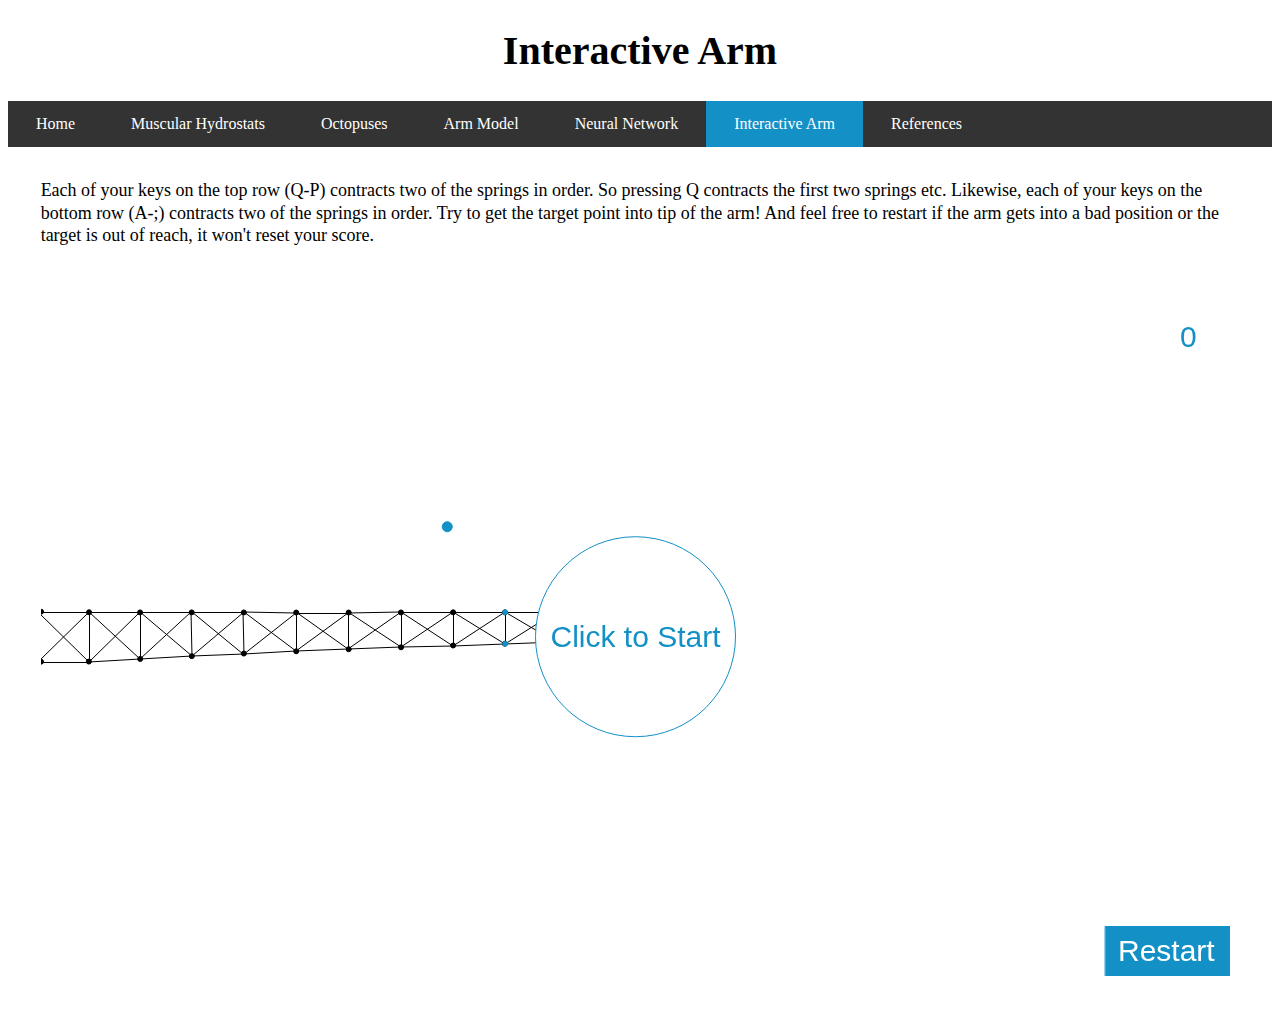
==== arm.html @ 0a3aa8c1 "first push" ====
<!DOCTYPE html>

<html>
  	<head>
  		<h1>Interactive Arm</h1>
  		<script src="processing.js"></script>
  		<link rel="stylesheet" type="text/css" href="style.css">
  	</head>
	<body>
 		<ul>
		  <li><a href="index.html">Home</a></li>
		  <li><a href="muscHydro.html">Muscular Hydrostats</a></li>
		  <li><a href="octos.html">Octopuses</a></li>
		  <li><a href="model.html">Arm Model</a></li>
		  <li><a href="nn.html">Neural Network</a></li>
		  <li><a class="active" href="arm.html">Interactive Arm</a></li>
		  <li><a href="references.html">References</a></li>
		</ul>
		<div class="wrapper">
		  <div class="box text7">
		  	<p>
			  	Each of your keys on the top row (Q-P) contracts two of the springs in order. So pressing Q contracts the first two springs etc. Likewise, each of your keys on the bottom row (A-;) contracts two of the springs in order. Try to get the target point into tip of the arm! And feel free to restart if the arm gets into a bad position or the target is out of reach, it won't reset your score. 
			</p>
		  </div>
		  <div id="armCanvas" class="box arm">
		  	<canvas data-processing-sources="arm.pde"></canvas></canvas>
		  </div>
		</div>
	</body>
</html>
---- style.css ----
ul {
    list-style-type: none;
    margin: 0;
    padding: 0;
    overflow: hidden;
    background-color: #333;
}

li {
    float: left;
}

li a {
    display: block;
    color: white;
    text-align: center;
    padding: 14px 28px;
    text-decoration: none;
}

/* Change the link color to #111 (black) on hover */
li a:hover {
    background-color: #111;
}

.active {
    background-color: #1390C6;
}

h1 {
	text-align: center;
	font-size: 40px;
}

div{
	display: inline-block
}

p{
    margin: 0;
    padding: 0;
    font-size: 18px;
    width: 100%;
    line-height: 1.25;
}

img{
    width: 100%;
}

.wrapper {
    display: grid;
    grid-gap: 10px;
    padding: 1%;
    grid-template-columns: repeat(5, 1fr);
}

.box {
    border-radius: 5px;
    padding: 20px;
}


.img1 {
    grid-column: 1/3;
    grid-row: 1;
}
.img2 {
    grid-column: 1/3 ;
    grid-row: 2 ;
}
.img3 {
    grid-column: 4/6 ;
    grid-row: 1 ;
}
.img4 {
    grid-column: 4/6 ;
    grid-row: 2 ;
}


.text1 {
    grid-column: 3/6;
    grid-row: 1;
}
.text2 {
    grid-column: 3/6;
    grid-row: 2;
}
.text3 {
    grid-column: 1/4;
    grid-row: 1;
}
.text4 {
    grid-column: 4/6;
    grid-row: 1;
}
.text5 {
    grid-column: 4/6;
    grid-row: 2;
}
.text6 {
    grid-column: 1/4;
    grid-row: 2;
}
.text7 {
    grid-column: 1/6;
    grid-row: 1;
}


.video {
    grid-column: 1/4;
    grid-row: 1/4;
}

.arm {
    grid-column: 1/6;
    grid-row: 2/5;
}
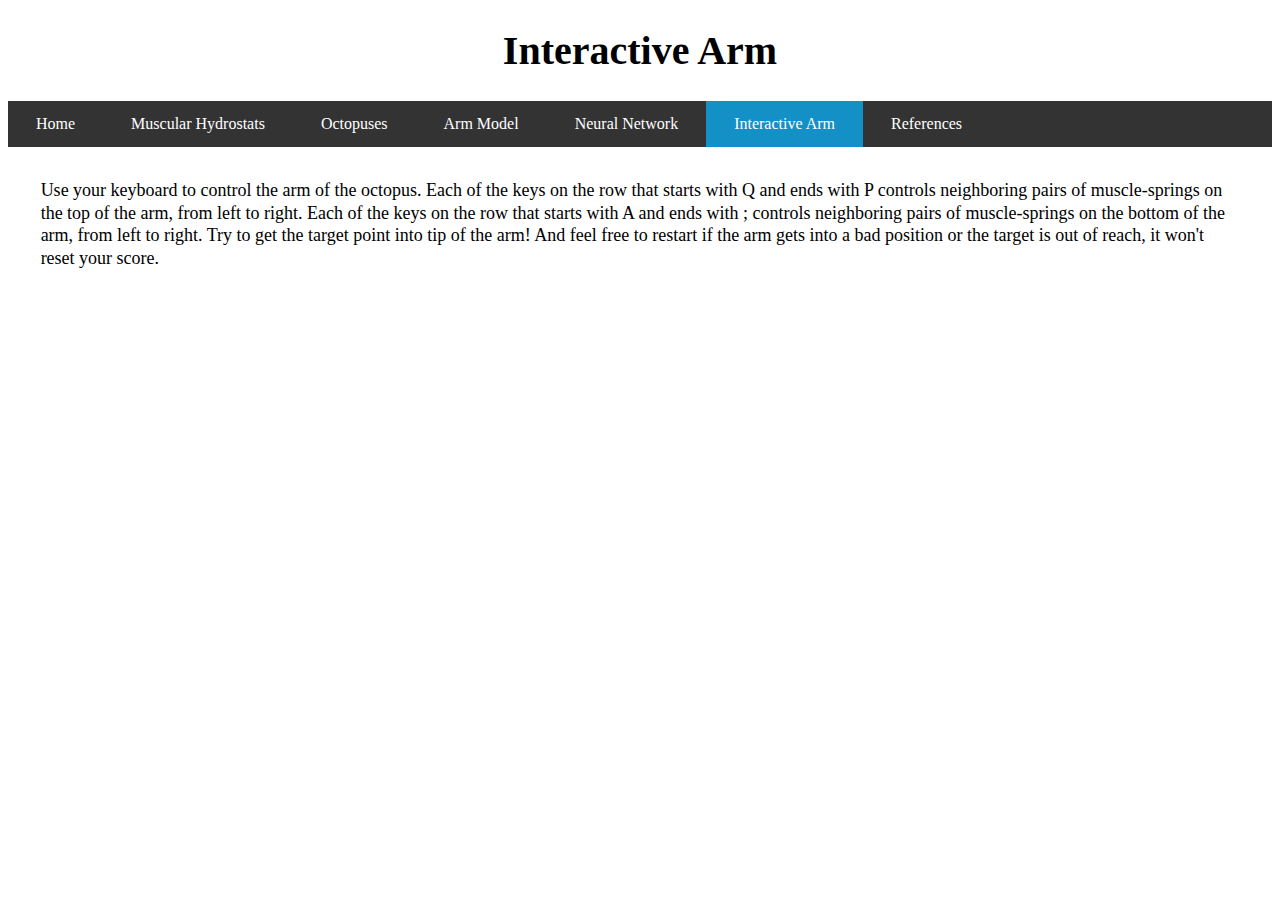
==== commit b131f79f: "John's revisions" ====
--- a/arm.html
+++ b/arm.html
@@ -3,7 +3,6 @@
 <html>
   	<head>
   		<h1>Interactive Arm</h1>
-  		<script src="processing.js"></script>
   		<link rel="stylesheet" type="text/css" href="style.css">
   	</head>
 	<body>
@@ -19,7 +18,7 @@
 		<div class="wrapper">
 		  <div class="box text7">
 		  	<p>
-			  	Each of your keys on the top row (Q-P) contracts two of the springs in order. So pressing Q contracts the first two springs etc. Likewise, each of your keys on the bottom row (A-;) contracts two of the springs in order. Try to get the target point into tip of the arm! And feel free to restart if the arm gets into a bad position or the target is out of reach, it won't reset your score. 
+			  	Use your keyboard to control the arm of the octopus.  Each of the keys on the row that starts with Q and ends with P controls neighboring pairs of muscle-springs on the top of the arm, from left to right.  Each of the keys on the row that starts with A and ends with ; controls neighboring pairs of muscle-springs on the bottom of the arm, from left to right. Try to get the target point into tip of the arm! And feel free to restart if the arm gets into a bad position or the target is out of reach, it won't reset your score. 
 			</p>
 		  </div>
 		  <div id="armCanvas" class="box arm">
--- a/style.css
+++ b/style.css
@@ -42,6 +42,10 @@
     font-size: 18px;
     width: 100%;
     line-height: 1.25;
+}
+
+.credit{
+    font-size: 8px;
 }
 
 img{
@@ -108,6 +112,10 @@
     grid-row: 1;
 }
 
+.longText {
+    grid-column: 3/6;
+    grid-row: 1/3;
+}
 
 .video {
     grid-column: 1/4;
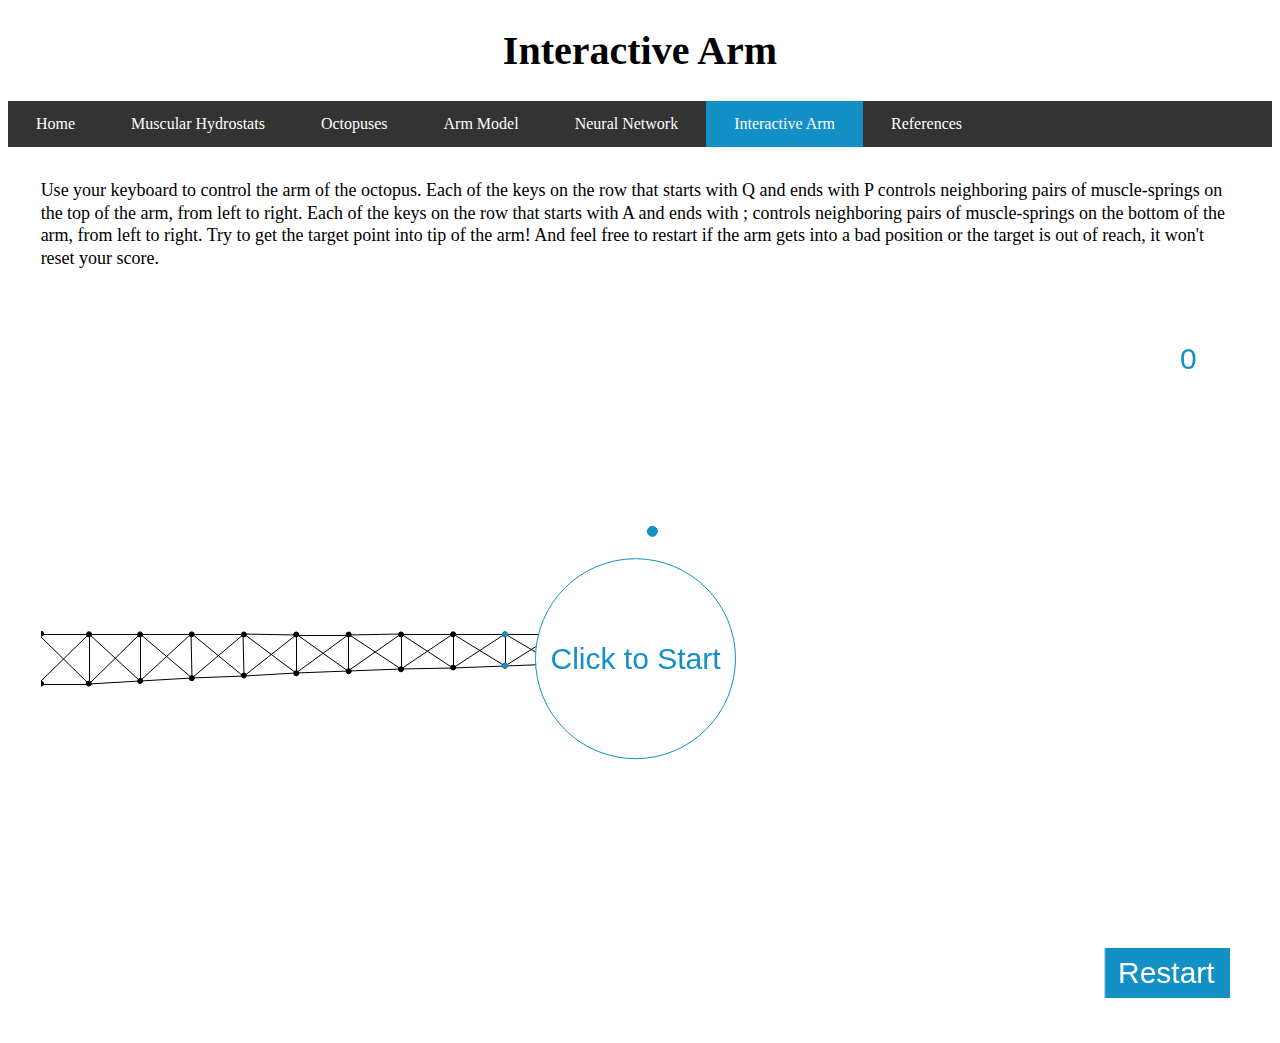
==== commit 0d7bfc9e: "bug fixes" ====
--- a/arm.html
+++ b/arm.html
@@ -4,6 +4,7 @@
   	<head>
   		<h1>Interactive Arm</h1>
   		<link rel="stylesheet" type="text/css" href="style.css">
+  		<script src="processing.js"></script>
   	</head>
 	<body>
  		<ul>
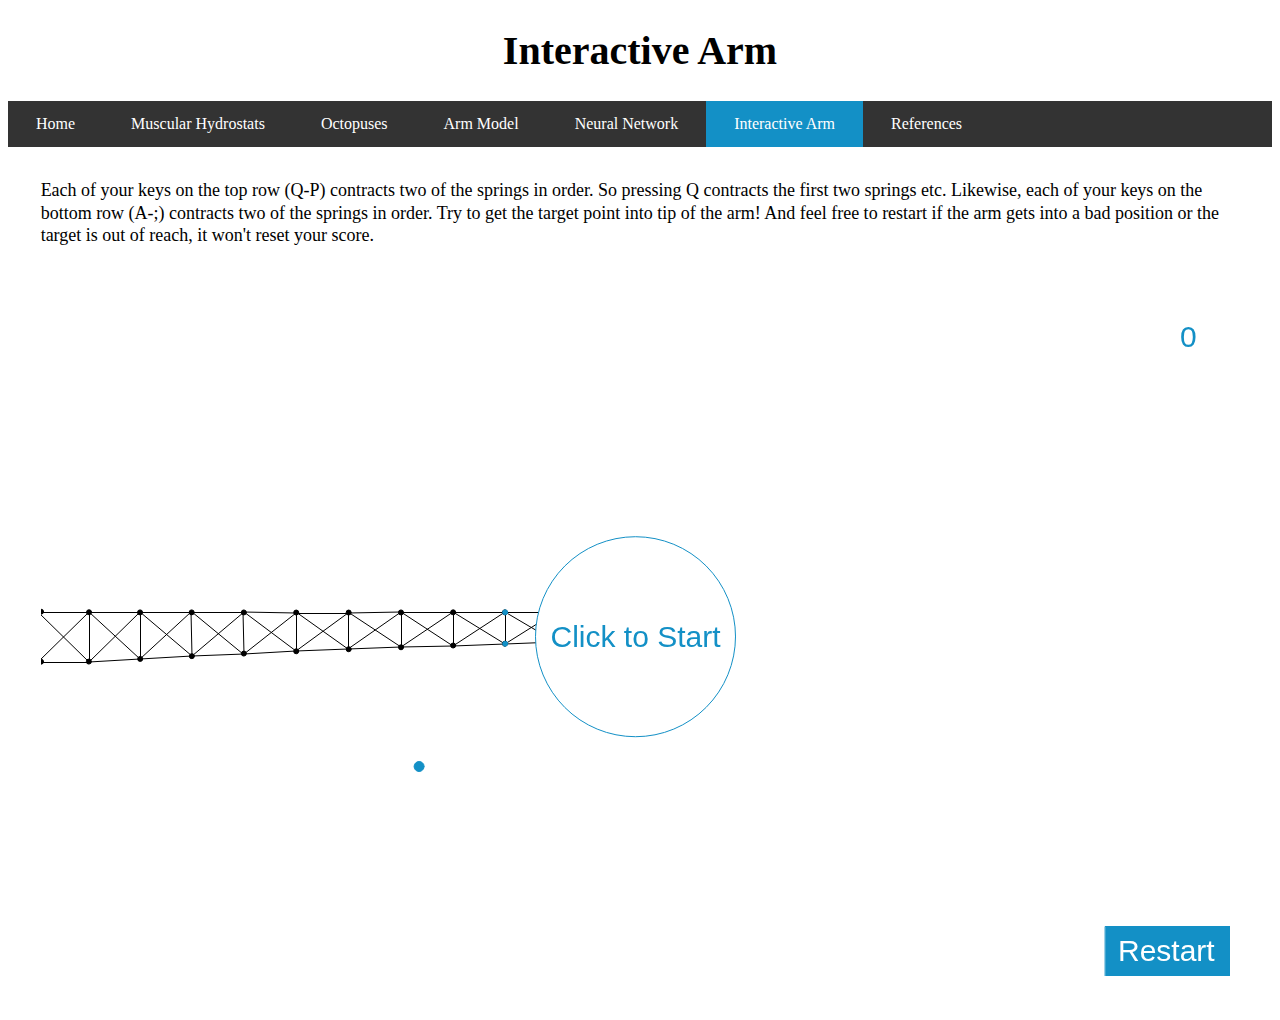
==== commit 9d12e1d7: "bug fixes" ====
--- a/arm.html
+++ b/arm.html
@@ -3,8 +3,8 @@
 <html>
   	<head>
   		<h1>Interactive Arm</h1>
+  		<script src="processing.js"></script>
   		<link rel="stylesheet" type="text/css" href="style.css">
-  		<script src="processing.js"></script>
   	</head>
 	<body>
  		<ul>
@@ -19,7 +19,7 @@
 		<div class="wrapper">
 		  <div class="box text7">
 		  	<p>
-			  	Use your keyboard to control the arm of the octopus.  Each of the keys on the row that starts with Q and ends with P controls neighboring pairs of muscle-springs on the top of the arm, from left to right.  Each of the keys on the row that starts with A and ends with ; controls neighboring pairs of muscle-springs on the bottom of the arm, from left to right. Try to get the target point into tip of the arm! And feel free to restart if the arm gets into a bad position or the target is out of reach, it won't reset your score. 
+			  	Each of your keys on the top row (Q-P) contracts two of the springs in order. So pressing Q contracts the first two springs etc. Likewise, each of your keys on the bottom row (A-;) contracts two of the springs in order. Try to get the target point into tip of the arm! And feel free to restart if the arm gets into a bad position or the target is out of reach, it won't reset your score. 
 			</p>
 		  </div>
 		  <div id="armCanvas" class="box arm">
@@ -27,4 +27,4 @@
 		  </div>
 		</div>
 	</body>
-</html>+</html>
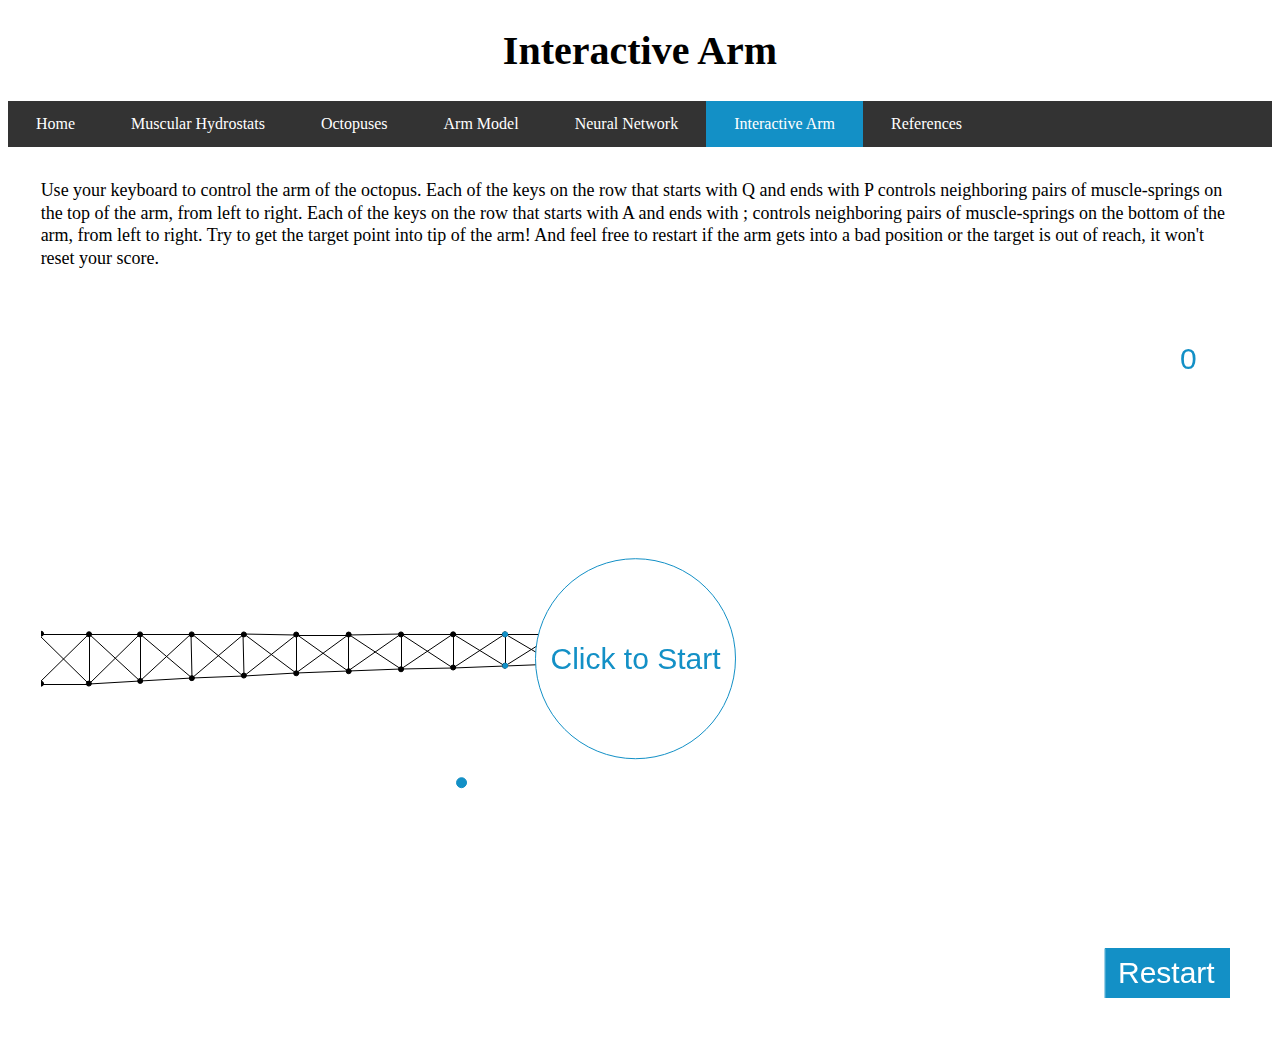
==== commit 75a0b817: "bug fixes" ====
--- a/arm.html
+++ b/arm.html
@@ -19,7 +19,7 @@
 		<div class="wrapper">
 		  <div class="box text7">
 		  	<p>
-			  	Each of your keys on the top row (Q-P) contracts two of the springs in order. So pressing Q contracts the first two springs etc. Likewise, each of your keys on the bottom row (A-;) contracts two of the springs in order. Try to get the target point into tip of the arm! And feel free to restart if the arm gets into a bad position or the target is out of reach, it won't reset your score. 
+			  	Use your keyboard to control the arm of the octopus. Each of the keys on the row that starts with Q and ends with P controls neighboring pairs of muscle-springs on the top of the arm, from left to right.  Each of the keys on the row that starts with A and ends with ; controls neighboring pairs of muscle-springs on the bottom of the arm, from left to right. Try to get the target point into tip of the arm! And feel free to restart if the arm gets into a bad position or the target is out of reach, it won't reset your score. 
 			</p>
 		  </div>
 		  <div id="armCanvas" class="box arm">
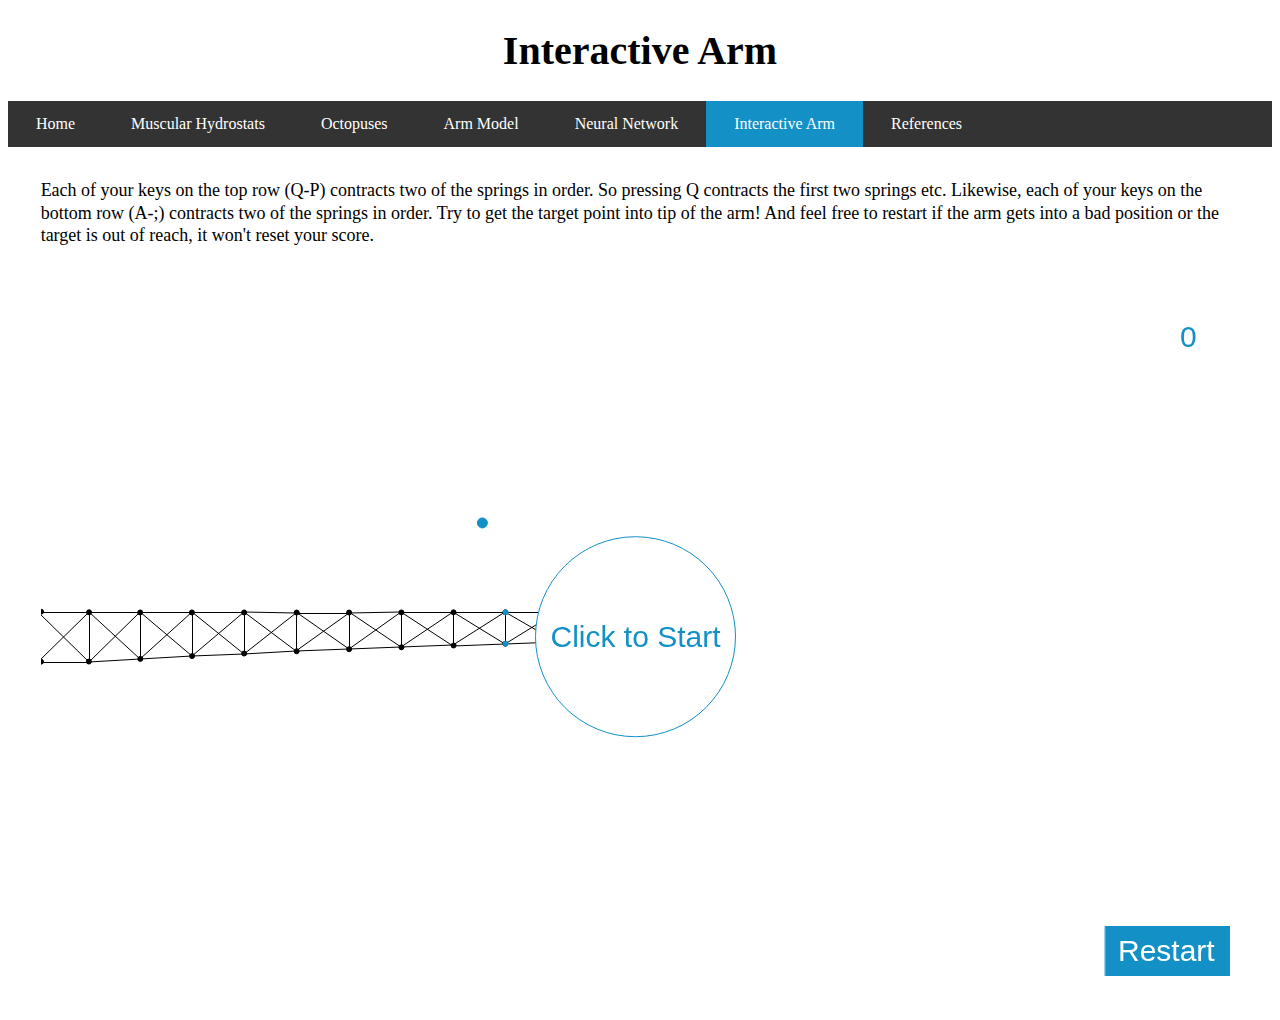
==== commit 7772fefa: "bug fixes" ====
--- a/arm.html
+++ b/arm.html
@@ -19,7 +19,7 @@
 		<div class="wrapper">
 		  <div class="box text7">
 		  	<p>
-			  	Use your keyboard to control the arm of the octopus. Each of the keys on the row that starts with Q and ends with P controls neighboring pairs of muscle-springs on the top of the arm, from left to right.  Each of the keys on the row that starts with A and ends with ; controls neighboring pairs of muscle-springs on the bottom of the arm, from left to right. Try to get the target point into tip of the arm! And feel free to restart if the arm gets into a bad position or the target is out of reach, it won't reset your score. 
+			  	Each of your keys on the top row (Q-P) contracts two of the springs in order. So pressing Q contracts the first two springs etc. Likewise, each of your keys on the bottom row (A-;) contracts two of the springs in order. Try to get the target point into tip of the arm! And feel free to restart if the arm gets into a bad position or the target is out of reach, it won't reset your score. 
 			</p>
 		  </div>
 		  <div id="armCanvas" class="box arm">
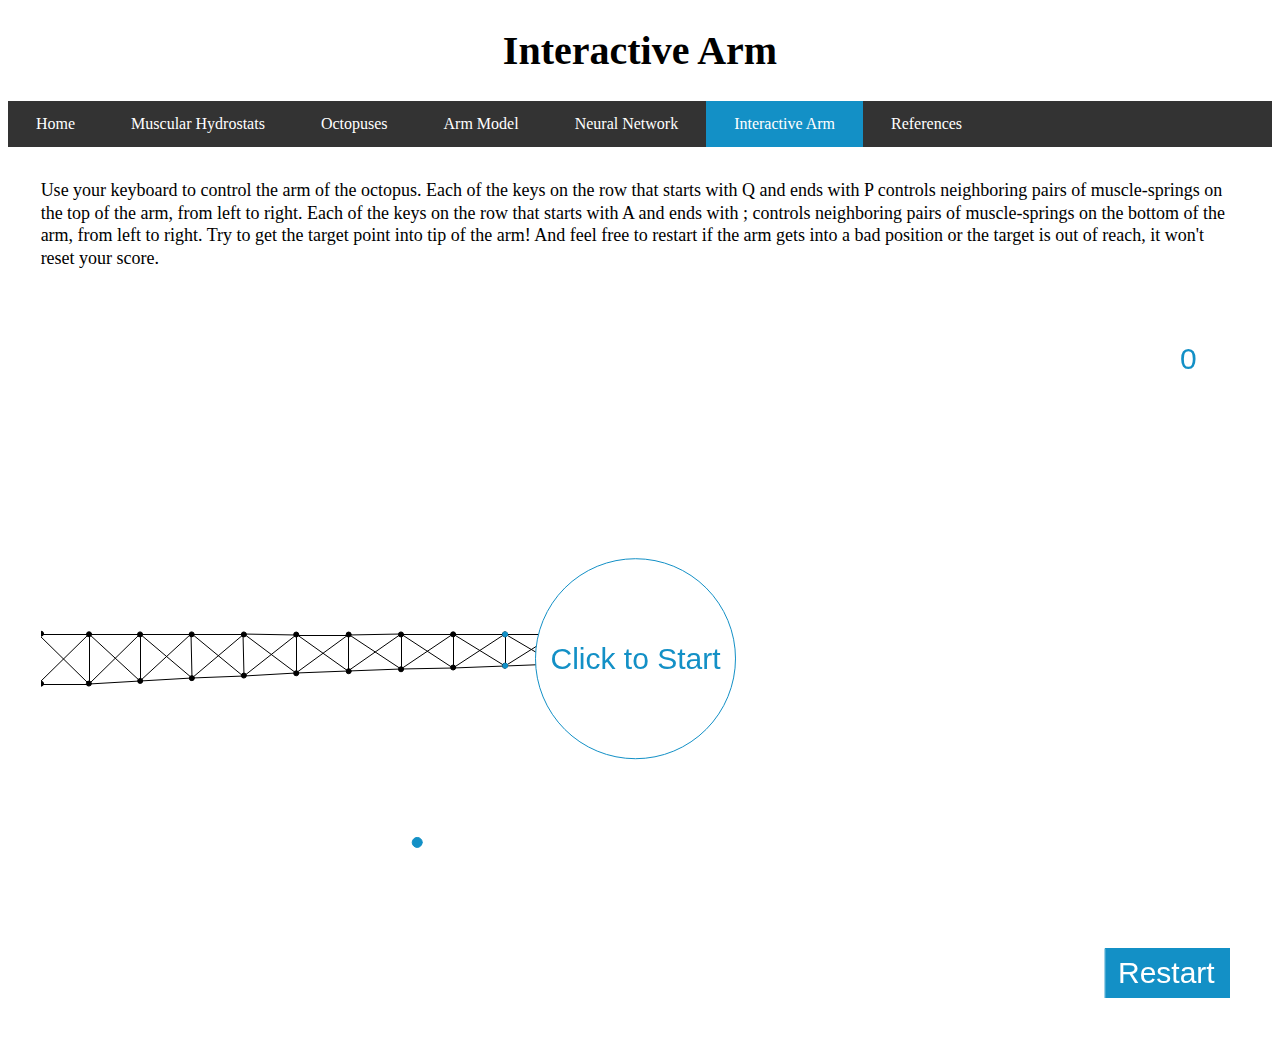
==== commit 8dae4d58: "bug fixes" ====
--- a/arm.html
+++ b/arm.html
@@ -19,7 +19,7 @@
 		<div class="wrapper">
 		  <div class="box text7">
 		  	<p>
-			  	Each of your keys on the top row (Q-P) contracts two of the springs in order. So pressing Q contracts the first two springs etc. Likewise, each of your keys on the bottom row (A-;) contracts two of the springs in order. Try to get the target point into tip of the arm! And feel free to restart if the arm gets into a bad position or the target is out of reach, it won't reset your score. 
+			  	Use your keyboard to control the arm of the octopus. Each of the keys on the row that starts with Q and ends with P controls neighboring pairs of muscle-springs on the top of the arm, from left to right. Each of the keys on the row that starts with A and ends with ; controls neighboring pairs of muscle-springs on the bottom of the arm, from left to right. Try to get the target point into tip of the arm! And feel free to restart if the arm gets into a bad position or the target is out of reach, it won't reset your score.
 			</p>
 		  </div>
 		  <div id="armCanvas" class="box arm">
